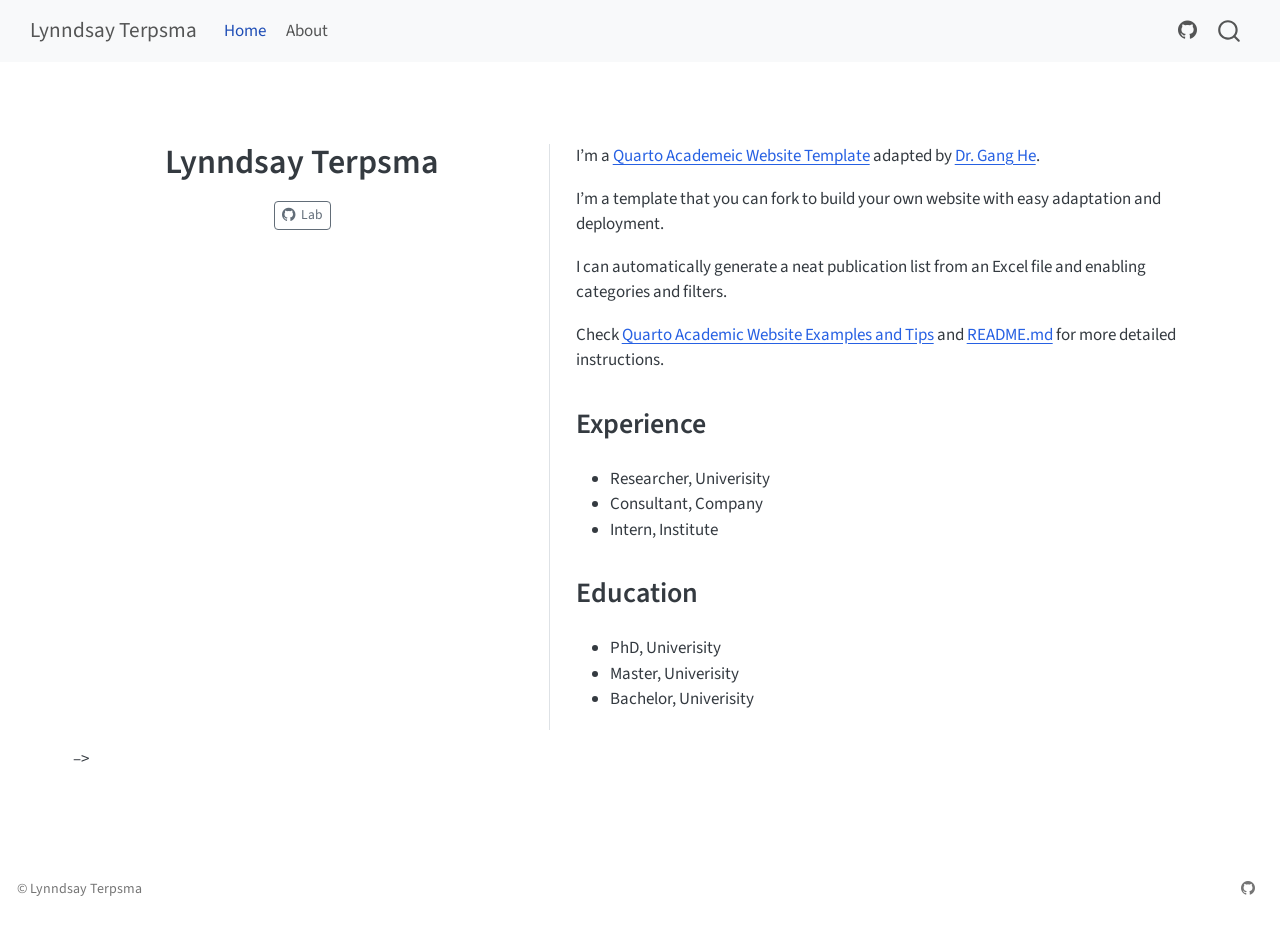
==== index.html @ 529c2101 "Built site for gh-pages" ====
<!DOCTYPE html>
<html xmlns="http://www.w3.org/1999/xhtml" lang="en" xml:lang="en"><head>

<meta charset="utf-8">
<meta name="generator" content="quarto-1.9.37">

<meta name="viewport" content="width=device-width, initial-scale=1.0, user-scalable=yes">


<title>Lynndsay Terpsma</title>
<style>
/* Default styles provided by pandoc.
** See https://pandoc.org/MANUAL.html#variables-for-html for config info.
*/
code{white-space: pre-wrap;}
span.smallcaps{font-variant: small-caps;}
div.columns{display: flex; gap: min(4vw, 1.5em);}
div.column{flex: auto; overflow-x: auto;}
div.hanging-indent{margin-left: 1.5em; text-indent: -1.5em;}
ul.task-list{list-style: none;}
ul.task-list li input[type="checkbox"] {
  width: 0.8em;
  margin: 0 0.8em 0.2em -1em; /* quarto-specific, see https://github.com/quarto-dev/quarto-cli/issues/4556 */ 
  vertical-align: middle;
}
</style>


<script src="site_libs/quarto-nav/quarto-nav.js"></script>
<script src="site_libs/quarto-nav/headroom.min.js"></script>
<script src="site_libs/clipboard/clipboard.min.js"></script>
<script src="site_libs/quarto-search/autocomplete.umd.js"></script>
<script src="site_libs/quarto-search/fuse.min.js"></script>
<script src="site_libs/quarto-search/quarto-search.js"></script>
<meta name="quarto:offset" content="./">
<script src="site_libs/quarto-html/quarto.js" type="module"></script>
<script src="site_libs/quarto-html/tabsets/tabsets.js" type="module"></script>
<script src="site_libs/quarto-html/popper.min.js"></script>
<script src="site_libs/quarto-html/tippy.umd.min.js"></script>
<link href="site_libs/quarto-html/tippy.css" rel="stylesheet">
<link href="site_libs/quarto-html/quarto-syntax-highlighting-7f8f88aac4f3542376d5c11b86a4c14d.css" rel="stylesheet" id="quarto-text-highlighting-styles">
<script src="site_libs/bootstrap/bootstrap.min.js"></script>
<link href="site_libs/bootstrap/bootstrap-icons.css" rel="stylesheet">
<link href="site_libs/bootstrap/bootstrap-4d357a9cdc29537b61ffb848cbf32561.min.css" rel="stylesheet" append-hash="true" id="quarto-bootstrap" data-mode="light">
<script id="quarto-search-options" type="application/json">{
  "location": "navbar",
  "copy-button": false,
  "collapse-after": 3,
  "panel-placement": "end",
  "type": "overlay",
  "limit": 50,
  "keyboard-shortcut": [
    "f",
    "/",
    "s"
  ],
  "show-item-context": false,
  "language": {
    "search-no-results-text": "No results",
    "search-matching-documents-text": "matching documents",
    "search-copy-link-title": "Copy link to search",
    "search-hide-matches-text": "Hide additional matches",
    "search-more-match-text": "more match in this document",
    "search-more-matches-text": "more matches in this document",
    "search-clear-button-title": "Clear",
    "search-text-placeholder": "",
    "search-detached-cancel-button-title": "Cancel",
    "search-submit-button-title": "Submit",
    "search-label": "Search"
  }
}</script>


<link rel="stylesheet" href="styles.css">
</head>

<body class="nav-fixed quarto-light">

<div id="quarto-search-results"></div>
  <header id="quarto-header" class="headroom fixed-top">
    <nav class="navbar navbar-expand-lg " data-bs-theme="dark">
      <div class="navbar-container container-fluid">
      <div class="navbar-brand-container mx-auto">
    <a class="navbar-brand" href="./index.html">
    <span class="navbar-title">Lynndsay Terpsma</span>
    </a>
  </div>
            <div id="quarto-search" class="" title="Search"></div>
          <button class="navbar-toggler" type="button" data-bs-toggle="collapse" data-bs-target="#navbarCollapse" aria-controls="navbarCollapse" role="menu" aria-expanded="false" aria-label="Toggle navigation" onclick="if (window.quartoToggleHeadroom) { window.quartoToggleHeadroom(); }">
  <span class="navbar-toggler-icon"></span>
</button>
          <div class="collapse navbar-collapse" id="navbarCollapse">
            <ul class="navbar-nav navbar-nav-scroll me-auto">
  <li class="nav-item">
    <a class="nav-link active" href="./index.html" aria-current="page"> 
<span class="menu-text">Home</span></a>
  </li>  
  <li class="nav-item">
    <a class="nav-link" href="./about.html"> 
<span class="menu-text">About</span></a>
  </li>  
</ul>
            <ul class="navbar-nav navbar-nav-scroll ms-auto">
  <li class="nav-item compact">
    <a class="nav-link" href="https://github.com/drganghe/quarto-academic-website-template" target="_blank"> <i class="bi bi-github" role="img">
</i> 
<span class="menu-text"></span></a>
  </li>  
</ul>
          </div> <!-- /navcollapse -->
            <div class="quarto-navbar-tools">
</div>
      </div> <!-- /container-fluid -->
    </nav>
</header>
<!-- content -->
<div id="quarto-content" class="quarto-container page-columns page-rows-contents page-layout-full page-navbar">
<!-- sidebar -->
<!-- margin-sidebar -->
    
<!-- main -->
<main class="content column-page" id="quarto-document-content">




<div class="quarto-about-trestles column-page">
  <div class="about-entity">
<header id="title-block-header" class="quarto-title-block default">
<div class="quarto-title">
<h1 class="title">Lynndsay Terpsma</h1>
</div>
<div class="quarto-title-meta column-page">
  </div>
</header>
    <div class="about-links">
  <a href="https://www.github.com" class="about-link" rel="" target="_blank">
    <i class="bi bi-github"></i>
     <span class="about-link-text">Lab</span>
  </a>
</div>
  </div>
  <div class="about-contents"><div id="hero-heading">
<p>I’m a <a href="https://github.com/drganghe/quarto-academic-website-template">Quarto Academeic Website Template</a> adapted by <a href="http://drganghe.github.io">Dr.&nbsp;Gang He</a>.</p>
<p>I’m a template that you can fork to build your own website with easy adaptation and deployment.</p>
<p>I can automatically generate a neat publication list from an Excel file and enabling categories and filters.</p>
<p>Check <a href="https://drganghe.github.io/quarto-academic-site-examples.html">Quarto Academic Website Examples and Tips</a> and <a href="https://github.com/drganghe/quarto-academic-website-template/blob/main/README.md">README.md</a> for more detailed instructions.</p>
<section id="experience" class="level2">
<h2 data-anchor-id="experience">Experience</h2>
<ul>
<li>Researcher, Univerisity</li>
<li>Consultant, Company</li>
<li>Intern, Institute</li>
</ul>
</section>
<section id="education" class="level2">
<h2 data-anchor-id="education">Education</h2>
<ul>
<li>PhD, Univerisity</li>
<li>Master, Univerisity</li>
<li>Bachelor, Univerisity</li>
</ul>
</section>
</div></div>
</div>

<!-- <!-- Delete the following section and delete corresponding lines in the yaml part to remove the recent posts -->
<p>–&gt; <!-- ## Recent Posts --> <!-- Check out the latest &nbsp;[Papers](posts.qmd#category=paper)&nbsp;, &nbsp;[News](posts.qmd#category=news)&nbsp;, &nbsp;[Events](posts.qmd#category=event)&nbsp;, and &nbsp;[More »](/posts.qmd) --></p>
<!-- :::{#recent-posts} -->
<!-- ::: -->
<!-- <p align="right">[All Posts »](/posts.qmd)</p> -->




</main> <!-- /main -->
<script id="quarto-html-after-body" type="application/javascript">
  window.document.addEventListener("DOMContentLoaded", function (event) {
    const isCodeAnnotation = (el) => {
      for (const clz of el.classList) {
        if (clz.startsWith('code-annotation-')) {                     
          return true;
        }
      }
      return false;
    }
    const onCopySuccess = function(e) {
      // button target
      const button = e.trigger;
      // don't keep focus
      button.blur();
      // flash "checked"
      button.classList.add('code-copy-button-checked');
      var currentTitle = button.getAttribute("title");
      button.setAttribute("title", "Copied!");
      let tooltip;
      if (window.bootstrap) {
        button.setAttribute("data-bs-toggle", "tooltip");
        button.setAttribute("data-bs-placement", "left");
        button.setAttribute("data-bs-title", "Copied!");
        tooltip = new bootstrap.Tooltip(button, 
          { trigger: "manual", 
            customClass: "code-copy-button-tooltip",
            offset: [0, -8]});
        tooltip.show();    
      }
      setTimeout(function() {
        if (tooltip) {
          tooltip.hide();
          button.removeAttribute("data-bs-title");
          button.removeAttribute("data-bs-toggle");
          button.removeAttribute("data-bs-placement");
        }
        button.setAttribute("title", currentTitle);
        button.classList.remove('code-copy-button-checked');
      }, 1000);
      // clear code selection
      e.clearSelection();
    }
    const getTextToCopy = function(trigger) {
      const outerScaffold = trigger.parentElement.cloneNode(true);
      const codeEl = outerScaffold.querySelector('code');
      for (const childEl of codeEl.children) {
        if (isCodeAnnotation(childEl)) {
          childEl.remove();
        }
      }
      return codeEl.innerText;
    }
    const clipboard = new window.ClipboardJS('.code-copy-button:not([data-in-quarto-modal])', {
      text: getTextToCopy
    });
    clipboard.on('success', onCopySuccess);
    if (window.document.getElementById('quarto-embedded-source-code-modal')) {
      const clipboardModal = new window.ClipboardJS('.code-copy-button[data-in-quarto-modal]', {
        text: getTextToCopy,
        container: window.document.getElementById('quarto-embedded-source-code-modal')
      });
      clipboardModal.on('success', onCopySuccess);
    }
      var localhostRegex = new RegExp(/^(?:http|https):\/\/localhost\:?[0-9]*\//);
      var mailtoRegex = new RegExp(/^mailto:/);
        var filterRegex = new RegExp("https:\/\/lynndsayt\.github\.io\/");
      var isInternal = (href) => {
          return filterRegex.test(href) || localhostRegex.test(href) || mailtoRegex.test(href);
      }
      // Inspect non-navigation links and adorn them if external
     var links = window.document.querySelectorAll('a[href]:not(.nav-link):not(.navbar-brand):not(.toc-action):not(.sidebar-link):not(.sidebar-item-toggle):not(.pagination-link):not(.no-external):not([aria-hidden]):not(.dropdown-item):not(.quarto-navigation-tool):not(.about-link)');
      for (var i=0; i<links.length; i++) {
        const link = links[i];
        if (!isInternal(link.href)) {
          // undo the damage that might have been done by quarto-nav.js in the case of
          // links that we want to consider external
          if (link.dataset.originalHref !== undefined) {
            link.href = link.dataset.originalHref;
          }
            // target, if specified
            link.setAttribute("target", "_blank");
            if (link.getAttribute("rel") === null) {
              link.setAttribute("rel", "noopener");
            }
        }
      }
    function tippyHover(el, contentFn, onTriggerFn, onUntriggerFn) {
      const config = {
        allowHTML: true,
        maxWidth: 500,
        delay: 100,
        arrow: false,
        appendTo: function(el) {
            return el.parentElement;
        },
        interactive: true,
        interactiveBorder: 10,
        theme: 'quarto',
        placement: 'bottom-start',
      };
      if (contentFn) {
        config.content = contentFn;
      }
      if (onTriggerFn) {
        config.onTrigger = onTriggerFn;
      }
      if (onUntriggerFn) {
        config.onUntrigger = onUntriggerFn;
      }
      window.tippy(el, config); 
    }
    const noterefs = window.document.querySelectorAll('a[role="doc-noteref"]');
    for (var i=0; i<noterefs.length; i++) {
      const ref = noterefs[i];
      tippyHover(ref, function() {
        // use id or data attribute instead here
        let href = ref.getAttribute('data-footnote-href') || ref.getAttribute('href');
        try { href = new URL(href).hash; } catch {}
        const id = href.replace(/^#\/?/, "");
        const note = window.document.getElementById(id);
        if (note) {
          return note.innerHTML;
        } else {
          return "";
        }
      });
    }
    const xrefs = window.document.querySelectorAll('a.quarto-xref');
    const processXRef = (id, note) => {
      // Strip column container classes
      const stripColumnClz = (el) => {
        el.classList.remove("page-full", "page-columns");
        if (el.children) {
          for (const child of el.children) {
            stripColumnClz(child);
          }
        }
      }
      stripColumnClz(note)
      if (id === null || id.startsWith('sec-')) {
        // Special case sections, only their first couple elements
        const container = document.createElement("div");
        if (note.children && note.children.length > 2) {
          container.appendChild(note.children[0].cloneNode(true));
          for (let i = 1; i < note.children.length; i++) {
            const child = note.children[i];
            if (child.tagName === "P" && child.innerText === "") {
              continue;
            } else {
              container.appendChild(child.cloneNode(true));
              break;
            }
          }
          if (window.Quarto?.typesetMath) {
            window.Quarto.typesetMath(container);
          }
          return container.innerHTML
        } else {
          if (window.Quarto?.typesetMath) {
            window.Quarto.typesetMath(note);
          }
          return note.innerHTML;
        }
      } else {
        // Remove any anchor links if they are present
        const anchorLink = note.querySelector('a.anchorjs-link');
        if (anchorLink) {
          anchorLink.remove();
        }
        if (window.Quarto?.typesetMath) {
          window.Quarto.typesetMath(note);
        }
        if (note.classList.contains("callout")) {
          return note.outerHTML;
        } else {
          return note.innerHTML;
        }
      }
    }
    for (var i=0; i<xrefs.length; i++) {
      const xref = xrefs[i];
      tippyHover(xref, undefined, function(instance) {
        instance.disable();
        let url = xref.getAttribute('href');
        let hash = undefined; 
        if (url.startsWith('#')) {
          hash = url;
        } else {
          try { hash = new URL(url).hash; } catch {}
        }
        if (hash) {
          const id = hash.replace(/^#\/?/, "");
          const note = window.document.getElementById(id);
          if (note !== null) {
            try {
              const html = processXRef(id, note.cloneNode(true));
              instance.setContent(html);
            } finally {
              instance.enable();
              instance.show();
            }
          } else {
            // See if we can fetch this
            fetch(url.split('#')[0])
            .then(res => res.text())
            .then(html => {
              const parser = new DOMParser();
              const htmlDoc = parser.parseFromString(html, "text/html");
              const note = htmlDoc.getElementById(id);
              if (note !== null) {
                const html = processXRef(id, note);
                instance.setContent(html);
              } 
            }).finally(() => {
              instance.enable();
              instance.show();
            });
          }
        } else {
          // See if we can fetch a full url (with no hash to target)
          // This is a special case and we should probably do some content thinning / targeting
          fetch(url)
          .then(res => res.text())
          .then(html => {
            const parser = new DOMParser();
            const htmlDoc = parser.parseFromString(html, "text/html");
            const note = htmlDoc.querySelector('main.content');
            if (note !== null) {
              // This should only happen for chapter cross references
              // (since there is no id in the URL)
              // remove the first header
              if (note.children.length > 0 && note.children[0].tagName === "HEADER") {
                note.children[0].remove();
              }
              const html = processXRef(null, note);
              instance.setContent(html);
            } 
          }).finally(() => {
            instance.enable();
            instance.show();
          });
        }
      }, function(instance) {
      });
    }
        let selectedAnnoteEl;
        const selectorForAnnotation = ( cell, annotation) => {
          let cellAttr = 'data-code-cell="' + cell + '"';
          let lineAttr = 'data-code-annotation="' +  annotation + '"';
          const selector = 'span[' + cellAttr + '][' + lineAttr + ']';
          return selector;
        }
        const selectCodeLines = (annoteEl) => {
          const doc = window.document;
          const targetCell = annoteEl.getAttribute("data-target-cell");
          const targetAnnotation = annoteEl.getAttribute("data-target-annotation");
          const annoteSpan = window.document.querySelector(selectorForAnnotation(targetCell, targetAnnotation));
          const lines = annoteSpan.getAttribute("data-code-lines").split(",");
          const lineIds = lines.map((line) => {
            return targetCell + "-" + line;
          })
          let top = null;
          let height = null;
          let parent = null;
          if (lineIds.length > 0) {
              //compute the position of the single el (top and bottom and make a div)
              const el = window.document.getElementById(lineIds[0]);
              top = el.offsetTop;
              height = el.offsetHeight;
              parent = el.parentElement.parentElement;
            if (lineIds.length > 1) {
              const lastEl = window.document.getElementById(lineIds[lineIds.length - 1]);
              const bottom = lastEl.offsetTop + lastEl.offsetHeight;
              height = bottom - top;
            }
            if (top !== null && height !== null && parent !== null) {
              // cook up a div (if necessary) and position it 
              let div = window.document.getElementById("code-annotation-line-highlight");
              if (div === null) {
                div = window.document.createElement("div");
                div.setAttribute("id", "code-annotation-line-highlight");
                div.style.position = 'absolute';
                parent.appendChild(div);
              }
              div.style.top = top - 2 + "px";
              div.style.height = height + 4 + "px";
              div.style.left = 0;
              let gutterDiv = window.document.getElementById("code-annotation-line-highlight-gutter");
              if (gutterDiv === null) {
                gutterDiv = window.document.createElement("div");
                gutterDiv.setAttribute("id", "code-annotation-line-highlight-gutter");
                gutterDiv.style.position = 'absolute';
                const codeCell = window.document.getElementById(targetCell);
                const gutter = codeCell.querySelector('.code-annotation-gutter');
                gutter.appendChild(gutterDiv);
              }
              gutterDiv.style.top = top - 2 + "px";
              gutterDiv.style.height = height + 4 + "px";
            }
            selectedAnnoteEl = annoteEl;
          }
        };
        const unselectCodeLines = () => {
          const elementsIds = ["code-annotation-line-highlight", "code-annotation-line-highlight-gutter"];
          elementsIds.forEach((elId) => {
            const div = window.document.getElementById(elId);
            if (div) {
              div.remove();
            }
          });
          selectedAnnoteEl = undefined;
        };
          // Handle positioning of the toggle
      window.addEventListener(
        "resize",
        throttle(() => {
          elRect = undefined;
          if (selectedAnnoteEl) {
            selectCodeLines(selectedAnnoteEl);
          }
        }, 10)
      );
      function throttle(fn, ms) {
      let throttle = false;
      let timer;
        return (...args) => {
          if(!throttle) { // first call gets through
              fn.apply(this, args);
              throttle = true;
          } else { // all the others get throttled
              if(timer) clearTimeout(timer); // cancel #2
              timer = setTimeout(() => {
                fn.apply(this, args);
                timer = throttle = false;
              }, ms);
          }
        };
      }
        // Attach click handler to the DT
        const annoteDls = window.document.querySelectorAll('dt[data-target-cell]');
        for (const annoteDlNode of annoteDls) {
          annoteDlNode.addEventListener('click', (event) => {
            const clickedEl = event.target;
            if (clickedEl !== selectedAnnoteEl) {
              unselectCodeLines();
              const activeEl = window.document.querySelector('dt[data-target-cell].code-annotation-active');
              if (activeEl) {
                activeEl.classList.remove('code-annotation-active');
              }
              selectCodeLines(clickedEl);
              clickedEl.classList.add('code-annotation-active');
            } else {
              // Unselect the line
              unselectCodeLines();
              clickedEl.classList.remove('code-annotation-active');
            }
          });
        }
    const findCites = (el) => {
      const parentEl = el.parentElement;
      if (parentEl) {
        const cites = parentEl.dataset.cites;
        if (cites) {
          return {
            el,
            cites: cites.split(' ')
          };
        } else {
          return findCites(el.parentElement)
        }
      } else {
        return undefined;
      }
    };
    var bibliorefs = window.document.querySelectorAll('a[role="doc-biblioref"]');
    for (var i=0; i<bibliorefs.length; i++) {
      const ref = bibliorefs[i];
      const citeInfo = findCites(ref);
      if (citeInfo) {
        tippyHover(citeInfo.el, function() {
          var popup = window.document.createElement('div');
          citeInfo.cites.forEach(function(cite) {
            var citeDiv = window.document.createElement('div');
            citeDiv.classList.add('hanging-indent');
            citeDiv.classList.add('csl-entry');
            var biblioDiv = window.document.getElementById('ref-' + cite);
            if (biblioDiv) {
              citeDiv.innerHTML = biblioDiv.innerHTML;
            }
            popup.appendChild(citeDiv);
          });
          return popup.innerHTML;
        });
      }
    }
  });
  </script>
</div> <!-- /content -->
<footer class="footer">
  <div class="nav-footer">
    <div class="nav-footer-left">
<p>© Lynndsay Terpsma</p>
</div>   
    <div class="nav-footer-center">
      &nbsp;
    </div>
    <div class="nav-footer-right">
      <ul class="footer-items list-unstyled">
    <li class="nav-item compact">
    <a class="nav-link" href="https://github.com/lynndsayt">
      <i class="bi bi-github" role="img">
</i> 
    </a>
  </li>  
</ul>
    </div>
  </div>
</footer>




</body></html>
---- site_libs/quarto-html/tippy.css ----
.tippy-box[data-animation=fade][data-state=hidden]{opacity:0}[data-tippy-root]{max-width:calc(100vw - 10px)}.tippy-box{position:relative;background-color:#333;color:#fff;border-radius:4px;font-size:14px;line-height:1.4;white-space:normal;outline:0;transition-property:transform,visibility,opacity}.tippy-box[data-placement^=top]>.tippy-arrow{bottom:0}.tippy-box[data-placement^=top]>.tippy-arrow:before{bottom:-7px;left:0;border-width:8px 8px 0;border-top-color:initial;transform-origin:center top}.tippy-box[data-placement^=bottom]>.tippy-arrow{top:0}.tippy-box[data-placement^=bottom]>.tippy-arrow:before{top:-7px;left:0;border-width:0 8px 8px;border-bottom-color:initial;transform-origin:center bottom}.tippy-box[data-placement^=left]>.tippy-arrow{right:0}.tippy-box[data-placement^=left]>.tippy-arrow:before{border-width:8px 0 8px 8px;border-left-color:initial;right:-7px;transform-origin:center left}.tippy-box[data-placement^=right]>.tippy-arrow{left:0}.tippy-box[data-placement^=right]>.tippy-arrow:before{left:-7px;border-width:8px 8px 8px 0;border-right-color:initial;transform-origin:center right}.tippy-box[data-inertia][data-state=visible]{transition-timing-function:cubic-bezier(.54,1.5,.38,1.11)}.tippy-arrow{width:16px;height:16px;color:#333}.tippy-arrow:before{content:"";position:absolute;border-color:transparent;border-style:solid}.tippy-content{position:relative;padding:5px 9px;z-index:1}
---- site_libs/quarto-html/quarto-syntax-highlighting-7f8f88aac4f3542376d5c11b86a4c14d.css ----
/* quarto syntax highlight colors */
:root {
  --quarto-hl-ot-color: #003B4F;
  --quarto-hl-at-color: #657422;
  --quarto-hl-ss-color: #20794D;
  --quarto-hl-an-color: #5E5E5E;
  --quarto-hl-fu-color: #4758AB;
  --quarto-hl-st-color: #20794D;
  --quarto-hl-cf-color: #003B4F;
  --quarto-hl-op-color: #5E5E5E;
  --quarto-hl-er-color: #AD0000;
  --quarto-hl-bn-color: #AD0000;
  --quarto-hl-al-color: #AD0000;
  --quarto-hl-va-color: #111111;
  --quarto-hl-bu-color: inherit;
  --quarto-hl-ex-color: inherit;
  --quarto-hl-pp-color: #AD0000;
  --quarto-hl-in-color: #5E5E5E;
  --quarto-hl-vs-color: #20794D;
  --quarto-hl-wa-color: #5E5E5E;
  --quarto-hl-do-color: #5E5E5E;
  --quarto-hl-im-color: #00769E;
  --quarto-hl-ch-color: #20794D;
  --quarto-hl-dt-color: #AD0000;
  --quarto-hl-fl-color: #AD0000;
  --quarto-hl-co-color: #5E5E5E;
  --quarto-hl-cv-color: #5E5E5E;
  --quarto-hl-cn-color: #8f5902;
  --quarto-hl-sc-color: #5E5E5E;
  --quarto-hl-dv-color: #AD0000;
  --quarto-hl-kw-color: #003B4F;
}

/* other quarto variables */
:root {
  --quarto-font-monospace: SFMono-Regular, Menlo, Monaco, Consolas, "Liberation Mono", "Courier New", monospace;
}

/* syntax highlight based on Pandoc's rules */
pre > code.sourceCode > span {
  color: #003B4F;
}

code.sourceCode > span {
  color: #003B4F;
}

div.sourceCode,
div.sourceCode pre.sourceCode {
  color: #003B4F;
}

/* Normal */
code span {
  color: #003B4F;
}

/* Alert */
code span.al {
  color: #AD0000;
  font-style: inherit;
}

/* Annotation */
code span.an {
  color: #5E5E5E;
  font-style: inherit;
}

/* Attribute */
code span.at {
  color: #657422;
  font-style: inherit;
}

/* BaseN */
code span.bn {
  color: #AD0000;
  font-style: inherit;
}

/* BuiltIn */
code span.bu {
  font-style: inherit;
}

/* ControlFlow */
code span.cf {
  color: #003B4F;
  font-weight: bold;
  font-style: inherit;
}

/* Char */
code span.ch {
  color: #20794D;
  font-style: inherit;
}

/* Constant */
code span.cn {
  color: #8f5902;
  font-style: inherit;
}

/* Comment */
code span.co {
  color: #5E5E5E;
  font-style: inherit;
}

/* CommentVar */
code span.cv {
  color: #5E5E5E;
  font-style: italic;
}

/* Documentation */
code span.do {
  color: #5E5E5E;
  font-style: italic;
}

/* DataType */
code span.dt {
  color: #AD0000;
  font-style: inherit;
}

/* DecVal */
code span.dv {
  color: #AD0000;
  font-style: inherit;
}

/* Error */
code span.er {
  color: #AD0000;
  font-style: inherit;
}

/* Extension */
code span.ex {
  font-style: inherit;
}

/* Float */
code span.fl {
  color: #AD0000;
  font-style: inherit;
}

/* Function */
code span.fu {
  color: #4758AB;
  font-style: inherit;
}

/* Import */
code span.im {
  color: #00769E;
  font-style: inherit;
}

/* Information */
code span.in {
  color: #5E5E5E;
  font-style: inherit;
}

/* Keyword */
code span.kw {
  color: #003B4F;
  font-weight: bold;
  font-style: inherit;
}

/* Operator */
code span.op {
  color: #5E5E5E;
  font-style: inherit;
}

/* Other */
code span.ot {
  color: #003B4F;
  font-style: inherit;
}

/* Preprocessor */
code span.pp {
  color: #AD0000;
  font-style: inherit;
}

/* SpecialChar */
code span.sc {
  color: #5E5E5E;
  font-style: inherit;
}

/* SpecialString */
code span.ss {
  color: #20794D;
  font-style: inherit;
}

/* String */
code span.st {
  color: #20794D;
  font-style: inherit;
}

/* Variable */
code span.va {
  color: #111111;
  font-style: inherit;
}

/* VerbatimString */
code span.vs {
  color: #20794D;
  font-style: inherit;
}

/* Warning */
code span.wa {
  color: #5E5E5E;
  font-style: italic;
}

.prevent-inlining {
  content: "</";
}

/*# sourceMappingURL=789ad8cd35626ba772517505b42a116e.css.map */
---- styles.css ----
/* css styles */
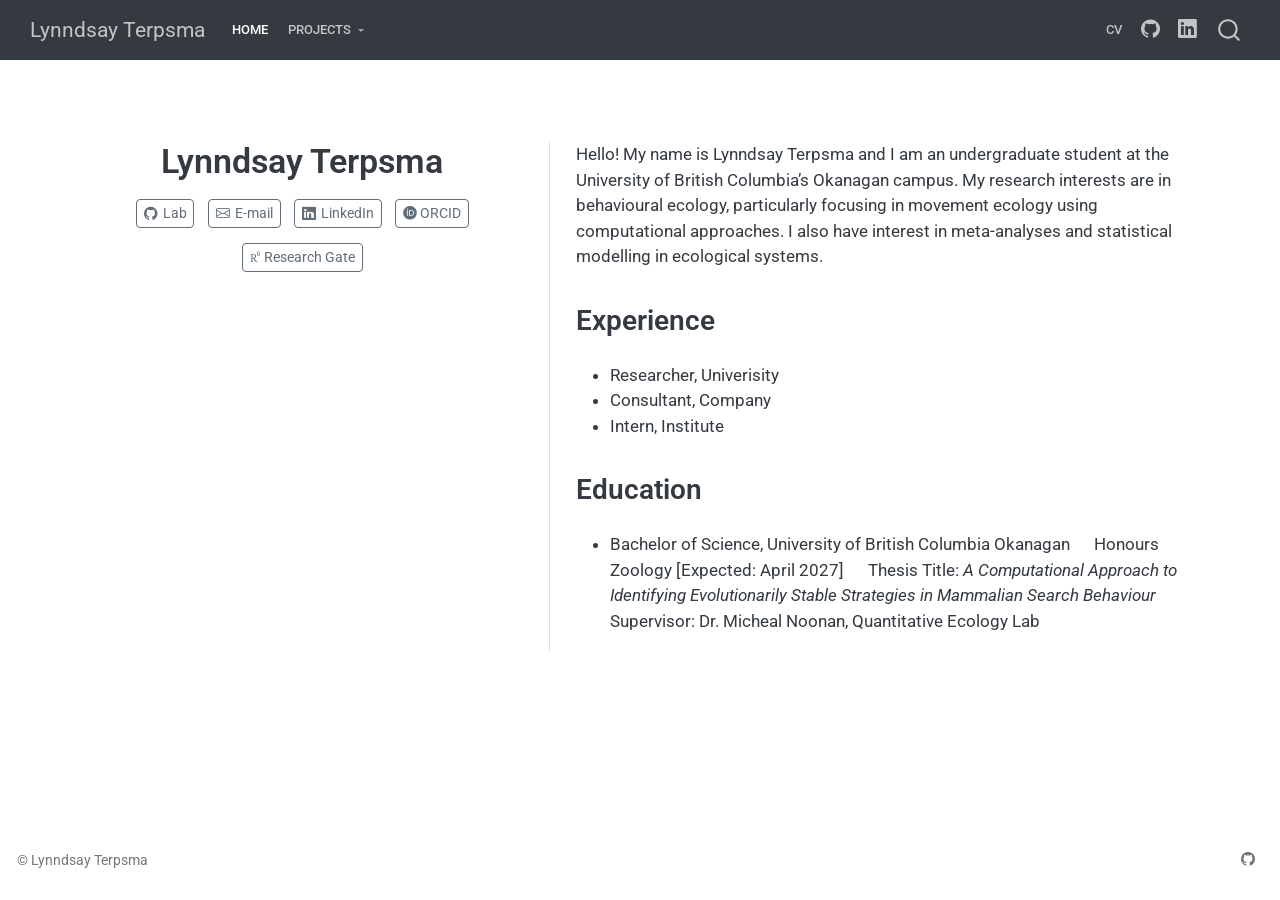
==== commit 9b6469b8: "Built site for gh-pages" ====
--- a/index.html
+++ b/index.html
@@ -6,6 +6,8 @@
 
 <meta name="viewport" content="width=device-width, initial-scale=1.0, user-scalable=yes">
 
+<meta name="author" content="Lynndsay Terpsma">
+<meta name="description" content="Academic website for Lynndsay Terpsma">
 
 <title>Lynndsay Terpsma</title>
 <style>
@@ -41,7 +43,9 @@
 <link href="site_libs/quarto-html/quarto-syntax-highlighting-7f8f88aac4f3542376d5c11b86a4c14d.css" rel="stylesheet" id="quarto-text-highlighting-styles">
 <script src="site_libs/bootstrap/bootstrap.min.js"></script>
 <link href="site_libs/bootstrap/bootstrap-icons.css" rel="stylesheet">
-<link href="site_libs/bootstrap/bootstrap-4d357a9cdc29537b61ffb848cbf32561.min.css" rel="stylesheet" append-hash="true" id="quarto-bootstrap" data-mode="light">
+<link href="site_libs/bootstrap/bootstrap-e19770ef48bbfd2d8085e9527e77bb65.min.css" rel="stylesheet" append-hash="true" id="quarto-bootstrap" data-mode="light">
+<link href="site_libs/quarto-contrib/academicons-1.9.4/all.css" rel="stylesheet">
+<link href="site_libs/quarto-contrib/academicons-1.9.4/size.css" rel="stylesheet">
 <script id="quarto-search-options" type="application/json">{
   "location": "navbar",
   "copy-button": false,
@@ -95,14 +99,30 @@
     <a class="nav-link active" href="./index.html" aria-current="page"> 
 <span class="menu-text">Home</span></a>
   </li>  
-  <li class="nav-item">
-    <a class="nav-link" href="./about.html"> 
-<span class="menu-text">About</span></a>
+  <li class="nav-item dropdown ">
+    <a class="nav-link dropdown-toggle" href="#" id="nav-menu-projects" role="link" data-bs-toggle="dropdown" aria-expanded="false">
+ <span class="menu-text">Projects</span>
+    </a>
+    <ul class="dropdown-menu" aria-labelledby="nav-menu-projects">    
+        <li>
+    <a class="dropdown-item" href="https://lynndsayt.ca/fiddlilng-with-data">
+ <span class="dropdown-text">Fiddling with Data</span></a>
   </li>  
+    </ul>
+  </li>
 </ul>
             <ul class="navbar-nav navbar-nav-scroll ms-auto">
+  <li class="nav-item">
+    <a class="nav-link" href="./files/CV.pdf"> 
+<span class="menu-text">CV</span></a>
+  </li>  
   <li class="nav-item compact">
-    <a class="nav-link" href="https://github.com/drganghe/quarto-academic-website-template" target="_blank"> <i class="bi bi-github" role="img">
+    <a class="nav-link" href="https://github.com/lynndsayt" target="_blank"> <i class="bi bi-github" role="img">
+</i> 
+<span class="menu-text"></span></a>
+  </li>  
+  <li class="nav-item compact">
+    <a class="nav-link" href="https://www.linkedin.com/in/lynndsay-terpsma/" target="_blank"> <i class="bi bi-linkedin" role="img">
 </i> 
 <span class="menu-text"></span></a>
   </li>  
@@ -138,13 +158,24 @@
     <i class="bi bi-github"></i>
      <span class="about-link-text">Lab</span>
   </a>
+  <a href="mailto:lterpsma@student.ubc.ca" class="about-link" rel="" target="">
+    <i class="bi bi-envelope"></i>
+     <span class="about-link-text">E-mail</span>
+  </a>
+  <a href="https://www.linkedin.com/in/lynndsay-terpsma/" class="about-link" rel="" target="_blank">
+    <i class="bi bi-linkedin"></i>
+     <span class="about-link-text">LinkedIn</span>
+  </a>
+  <a href="https://orcid.org/0009-0008-8837-7713" class="about-link" rel="" target="_blank">
+     <span class="about-link-text"><i class="ai  ai-orcid" aria-label="orcid"></i> ORCID</span>
+  </a>
+  <a href="https://www.researchgate.net/profile/Lynndsay-Terpsma?ev=hdr_xprf" class="about-link" rel="" target="_blank">
+     <span class="about-link-text"><i class="ai  ai-researchgate" aria-label="researchgate"></i> Research Gate</span>
+  </a>
 </div>
   </div>
   <div class="about-contents"><div id="hero-heading">
-<p>I’m a <a href="https://github.com/drganghe/quarto-academic-website-template">Quarto Academeic Website Template</a> adapted by <a href="http://drganghe.github.io">Dr.&nbsp;Gang He</a>.</p>
-<p>I’m a template that you can fork to build your own website with easy adaptation and deployment.</p>
-<p>I can automatically generate a neat publication list from an Excel file and enabling categories and filters.</p>
-<p>Check <a href="https://drganghe.github.io/quarto-academic-site-examples.html">Quarto Academic Website Examples and Tips</a> and <a href="https://github.com/drganghe/quarto-academic-website-template/blob/main/README.md">README.md</a> for more detailed instructions.</p>
+<p>Hello! My name is Lynndsay Terpsma and I am an undergraduate student at the University of British Columbia’s Okanagan campus. My research interests are in behavioural ecology, particularly focusing in movement ecology using computational approaches. I also have interest in meta-analyses and statistical modelling in ecological systems.</p>
 <section id="experience" class="level2">
 <h2 data-anchor-id="experience">Experience</h2>
 <ul>
@@ -156,19 +187,12 @@
 <section id="education" class="level2">
 <h2 data-anchor-id="education">Education</h2>
 <ul>
-<li>PhD, Univerisity</li>
-<li>Master, Univerisity</li>
-<li>Bachelor, Univerisity</li>
+<li>Bachelor of Science, University of British Columbia Okanagan &nbsp;&nbsp;&nbsp;&nbsp; Honours Zoology [Expected: April 2027] &nbsp;&nbsp;&nbsp;&nbsp; Thesis Title: <em>A Computational Approach to Identifying Evolutionarily Stable Strategies in Mammalian Search Behaviour</em> &nbsp;&nbsp;&nbsp;&nbsp; Supervisor: Dr.&nbsp;Micheal Noonan, Quantitative Ecology Lab</li>
 </ul>
 </section>
 </div></div>
 </div>
 
-<!-- <!-- Delete the following section and delete corresponding lines in the yaml part to remove the recent posts -->
-<p>–&gt; <!-- ## Recent Posts --> <!-- Check out the latest &nbsp;[Papers](posts.qmd#category=paper)&nbsp;, &nbsp;[News](posts.qmd#category=news)&nbsp;, &nbsp;[Events](posts.qmd#category=event)&nbsp;, and &nbsp;[More »](/posts.qmd) --></p>
-<!-- :::{#recent-posts} -->
-<!-- ::: -->
-<!-- <p align="right">[All Posts »](/posts.qmd)</p> -->
 
 
 
@@ -240,7 +264,7 @@
     }
       var localhostRegex = new RegExp(/^(?:http|https):\/\/localhost\:?[0-9]*\//);
       var mailtoRegex = new RegExp(/^mailto:/);
-        var filterRegex = new RegExp("https:\/\/lynndsayt\.github\.io\/");
+        var filterRegex = new RegExp("https:\/\/lynndsayt\.ca");
       var isInternal = (href) => {
           return filterRegex.test(href) || localhostRegex.test(href) || mailtoRegex.test(href);
       }
--- a/site_libs/quarto-contrib/academicons-1.9.4/all.css
+++ b/site_libs/quarto-contrib/academicons-1.9.4/all.css
@@ -0,0 +1,738 @@
+/*
+ *  Academicons 1.9.4 by James Walsh (https://github.com/jpswalsh) and Katja Bercic (https://github.com/katjabercic)
+ *  Fonts generated using FontForge - https://fontforge.org
+ *  Square icons designed to be used alongside Font Awesome square icons - https://fortawesome.github.io/Font-Awesome/
+ *  Licenses - Font: SIL OFL 1.1, CSS: MIT License
+ */
+@font-face {
+  font-family: 'Academicons';
+  font-style: normal;
+  font-weight: 400;
+  font-display: block;
+  src: url('1e21o67/academicons.eot');
+  src: url('1e21o67/academicons.eot') format('embedded-opentype'),
+    url('1e21o67/academicons.ttf') format('truetype'),
+    url('1e21o67/academicons.woff') format('woff'),
+    url('1e21o67/academicons.svg') format('svg');
+}
+
+.ai {
+  font-family: 'Academicons';
+  font-weight: 400;
+  -moz-osx-font-smoothing: grayscale;
+  -webkit-font-smoothing: antialiased;
+  display: inline-block;
+  font-style: normal;
+  font-variant: normal;
+  text-rendering: auto;
+  line-height: 1;
+}
+
+.ai-academia:before {
+  content: "\e9af";
+}
+
+.ai-academia-square:before {
+  content: "\e93d";
+}
+
+.ai-acclaim:before {
+  content: "\e92e";
+}
+
+.ai-acclaim-square:before {
+  content: "\e93a";
+}
+
+.ai-acm:before {
+  content: "\e93c";
+}
+
+.ai-acm-square:before {
+  content: "\e95d";
+}
+
+.ai-acmdl:before {
+  content: "\e96a";
+}
+
+.ai-acmdl-square:before {
+  content: "\e9d3";
+}
+
+.ai-ads:before {
+  content: "\e9cb";
+}
+
+.ai-ads-square:before {
+  content: "\e94a";
+}
+
+.ai-africarxiv:before {
+  content: "\e91b";
+}
+
+.ai-africarxiv-square:before {
+  content: "\e90b";
+}
+
+.ai-archive:before {
+  content: "\e955";
+}
+
+.ai-archive-square:before {
+  content: "\e956";
+}
+
+.ai-arxiv:before {
+  content: "\e974";
+}
+
+.ai-arxiv-square:before {
+  content: "\e9a6";
+}
+
+.ai-biorxiv:before {
+  content: "\e9a2";
+}
+
+.ai-biorxiv-square:before {
+  content: "\e98b";
+}
+
+.ai-ceur:before {
+  content: "\e96d";
+}
+
+.ai-ceur-square:before {
+  content: "\e92f";
+}
+
+.ai-ciencia-vitae:before {
+  content: "\e912";
+}
+
+.ai-ciencia-vitae-square:before {
+  content: "\e913";
+}
+
+.ai-clarivate:before {
+  content: "\e924";
+}
+
+.ai-clarivate-square:before {
+  content: "\e925";
+}
+
+.ai-closed-access:before {
+  content: "\e942";
+}
+
+.ai-closed-access-square:before {
+  content: "\e943";
+}
+
+.ai-conversation:before {
+  content: "\e94c";
+}
+
+.ai-conversation-square:before {
+  content: "\e915";
+}
+
+.ai-coursera:before {
+  content: "\e95f";
+}
+
+.ai-coursera-square:before {
+  content: "\e97f";
+}
+
+.ai-crossref:before {
+  content: "\e918";
+}
+
+.ai-crossref-square:before {
+  content: "\e919";
+}
+
+.ai-cv:before {
+  content: "\e9a5";
+}
+
+.ai-cv-square:before {
+  content: "\e90a";
+}
+
+.ai-datacite:before {
+  content: "\e91c";
+}
+
+.ai-datacite-square:before {
+  content: "\e91d";
+}
+
+.ai-dataverse:before {
+  content: "\e9f7";
+}
+
+.ai-dataverse-square:before {
+  content: "\e9e4";
+}
+
+.ai-dblp:before {
+  content: "\e94f";
+}
+
+.ai-dblp-square:before {
+  content: "\e93f";
+}
+
+.ai-depsy:before {
+  content: "\e97a";
+}
+
+.ai-depsy-square:before {
+  content: "\e94b";
+}
+
+.ai-doi:before {
+  content: "\e97e";
+}
+
+.ai-doi-square:before {
+  content: "\e98f";
+}
+
+.ai-dryad:before {
+  content: "\e97c";
+}
+
+.ai-dryad-square:before {
+  content: "\e98c";
+}
+
+.ai-elsevier:before {
+  content: "\e961";
+}
+
+.ai-elsevier-square:before {
+  content: "\e910";
+}
+
+.ai-figshare:before {
+  content: "\e981";
+}
+
+.ai-figshare-square:before {
+  content: "\e9e7";
+}
+
+.ai-google-scholar:before {
+  content: "\e9d4";
+}
+
+.ai-google-scholar-square:before {
+  content: "\e9f9";
+}
+
+.ai-hal:before {
+  content: "\e92c";
+}
+
+.ai-hal-square:before {
+  content: "\e92d";
+}
+
+.ai-hypothesis:before {
+  content: "\e95a";
+}
+
+.ai-hypothesis-square:before {
+  content: "\e95b";
+}
+
+.ai-ideas-repec:before {
+  content: "\e9ed";
+}
+
+.ai-ideas-repec-square:before {
+  content: "\e9f8";
+}
+
+.ai-ieee:before {
+  content: "\e929";
+}
+
+.ai-ieee-square:before {
+  content: "\e9b9";
+}
+
+.ai-impactstory:before {
+  content: "\e9cf";
+}
+
+.ai-impactstory-square:before {
+  content: "\e9aa";
+}
+
+.ai-inaturalist:before {
+  content: "\e900";
+}
+
+.ai-inaturalist-square:before {
+  content: "\e901";
+}
+
+.ai-inpn:before {
+  content: "\e902";
+}
+
+.ai-inpn-square:before {
+  content: "\e903";
+}
+
+.ai-inspire:before {
+  content: "\e9e9";
+}
+
+.ai-inspire-square:before {
+  content: "\e9fe";
+}
+
+.ai-isidore:before {
+  content: "\e936";
+}
+
+.ai-isidore-square:before {
+  content: "\e954";
+}
+
+.ai-isni:before {
+  content: "\e957";
+}
+
+.ai-isni-square:before {
+  content: "\e958";
+}
+
+.ai-jstor:before {
+  content: "\e938";
+}
+
+.ai-jstor-square:before {
+  content: "\e944";
+}
+
+.ai-lattes:before {
+  content: "\e9b3";
+}
+
+.ai-lattes-square:before {
+  content: "\e99c";
+}
+
+.ai-mathoverflow:before {
+  content: "\e9f6";
+}
+
+.ai-mathoverflow-square:before {
+  content: "\e97b";
+}
+
+.ai-mendeley:before {
+  content: "\e9f0";
+}
+
+.ai-mendeley-square:before {
+  content: "\e9f3";
+}
+
+.ai-moodle:before {
+  content: "\e907";
+}
+
+.ai-moodle-square:before {
+  content: "\e908";
+}
+
+.ai-mtmt:before {
+  content: "\e950";
+}
+
+.ai-mtmt-square:before {
+  content: "\e951";
+}
+
+.ai-nakala:before {
+  content: "\e940";
+}
+
+.ai-nakala-square:before {
+  content: "\e941";
+}
+
+.ai-obp:before {
+  content: "\e92a";
+}
+
+.ai-obp-square:before {
+  content: "\e92b";
+}
+
+.ai-open-access:before {
+  content: "\e939";
+}
+
+.ai-open-access-square:before {
+  content: "\e9f4";
+}
+
+.ai-open-data:before {
+  content: "\e966";
+}
+
+.ai-open-data-square:before {
+  content: "\e967";
+}
+
+.ai-open-materials:before {
+  content: "\e968";
+}
+
+.ai-open-materials-square:before {
+  content: "\e969";
+}
+
+.ai-openedition:before {
+  content: "\e946";
+}
+
+.ai-openedition-square:before {
+  content: "\e947";
+}
+
+.ai-orcid:before {
+  content: "\e9d9";
+}
+
+.ai-orcid-square:before {
+  content: "\e9c3";
+}
+
+.ai-osf:before {
+  content: "\e9ef";
+}
+
+.ai-osf-square:before {
+  content: "\e931";
+}
+
+.ai-overleaf:before {
+  content: "\e914";
+}
+
+.ai-overleaf-square:before {
+  content: "\e98d";
+}
+
+.ai-philpapers:before {
+  content: "\e98a";
+}
+
+.ai-philpapers-square:before {
+  content: "\e96f";
+}
+
+.ai-piazza:before {
+  content: "\e99a";
+}
+
+.ai-piazza-square:before {
+  content: "\e90c";
+}
+
+.ai-preregistered:before {
+  content: "\e906";
+}
+
+.ai-preregistered-square:before {
+  content: "\e96b";
+}
+
+.ai-protocols:before {
+  content: "\e952";
+}
+
+.ai-protocols-square:before {
+  content: "\e953";
+}
+
+.ai-psyarxiv:before {
+  content: "\e90e";
+}
+
+.ai-psyarxiv-square:before {
+  content: "\e90f";
+}
+
+.ai-publons:before {
+  content: "\e937";
+}
+
+.ai-publons-square:before {
+  content: "\e94e";
+}
+
+.ai-pubmed:before {
+  content: "\e99f";
+}
+
+.ai-pubmed-square:before {
+  content: "\e97d";
+}
+
+.ai-pubpeer:before {
+  content: "\e922";
+}
+
+.ai-pubpeer-square:before {
+  content: "\e923";
+}
+
+.ai-researcherid:before {
+  content: "\e91a";
+}
+
+.ai-researcherid-square:before {
+  content: "\e95c";
+}
+
+.ai-researchgate:before {
+  content: "\e95e";
+}
+
+.ai-researchgate-square:before {
+  content: "\e99e";
+}
+
+.ai-ror:before {
+  content: "\e948";
+}
+
+.ai-ror-square:before {
+  content: "\e949";
+}
+
+.ai-sci-hub:before {
+  content: "\e959";
+}
+
+.ai-sci-hub-square:before {
+  content: "\e905";
+}
+
+.ai-scirate:before {
+  content: "\e98e";
+}
+
+.ai-scirate-square:before {
+  content: "\e99d";
+}
+
+.ai-scopus:before {
+  content: "\e91e";
+}
+
+.ai-scopus-square:before {
+  content: "\e91f";
+}
+
+.ai-semantic-scholar:before {
+  content: "\e96e";
+}
+
+.ai-semantic-scholar-square:before {
+  content: "\e96c";
+}
+
+.ai-springer:before {
+  content: "\e928";
+}
+
+.ai-springer-square:before {
+  content: "\e99b";
+}
+
+.ai-ssrn:before {
+  content: "\e916";
+}
+
+.ai-ssrn-square:before {
+  content: "\e917";
+}
+
+.ai-stackoverflow:before {
+  content: "\e920";
+}
+
+.ai-stackoverflow-square:before {
+  content: "\e921";
+}
+
+.ai-viaf:before {
+  content: "\e933";
+}
+
+.ai-viaf-square:before {
+  content: "\e934";
+}
+
+.ai-wiley:before {
+  content: "\e926";
+}
+
+.ai-wiley-square:before {
+  content: "\e927";
+}
+
+.ai-zenodo:before {
+  content: "\e911";
+}
+
+.ai-zotero:before {
+  content: "\e962";
+}
+
+.ai-zotero-square:before {
+  content: "\e932";
+}
+
+/*  Duplication of the FontAwesome style classes using 'ai' in place of 'fa'. */
+.ai-lg {
+  font-size: 1.33333em;
+  line-height: 0.75em;
+  vertical-align: -.0667em;
+}
+
+.ai-xs {
+  font-size: .75em;
+}
+
+.ai-sm {
+  font-size: .875em;
+}
+
+.ai-1x {
+  font-size: 1em;
+}
+
+.ai-2x {
+  font-size: 2em;
+}
+
+.ai-3x {
+  font-size: 3em;
+}
+
+.ai-4x {
+  font-size: 4em;
+}
+
+.ai-5x {
+  font-size: 5em;
+}
+
+.ai-6x {
+  font-size: 6em;
+}
+
+.ai-7x {
+  font-size: 7em;
+}
+
+.ai-8x {
+  font-size: 8em;
+}
+
+.ai-9x {
+  font-size: 9em;
+}
+
+.ai-10x {
+  font-size: 10em;
+}
+
+.ai-fw {
+  text-align: center;
+  width: 1.25em;
+}
+
+.ai-ul {
+  list-style-type: none;
+  margin-left: 2.5em;
+  padding-left: 0;
+}
+
+.ai-ul>li {
+  position: relative;
+}
+
+.ai-li {
+  left: -2em;
+  position: absolute;
+  text-align: center;
+  width: 2em;
+  line-height: inherit;
+}
+
+.ai-border {
+  border: solid 0.08em #eee;
+  border-radius: .1em;
+  padding: .2em .25em .15em;
+}
+
+.ai-pull-left {
+  float: left;
+}
+
+.ai-pull-right {
+  float: right;
+}
+
+.ai.ai-pull-left {
+  margin-right: .3em;
+}
+
+.ai.ai-pull-right {
+  margin-right: .3em;
+}
+
+.ai-stack {
+  display: inline-block;
+  height: 2em;
+  line-height: 2em;
+  position: relative;
+  vertical-align: middle;
+  width: 2.5em;
+}
+
+.ai-stack-1x,
+.ai-stack-2x {
+  left: 0;
+  position: absolute;
+  text-align: center;
+  width: 100%;
+}
+
+.ai-stack-1x {
+  line-height: inherit;
+}
+
+.ai-stack-2x {
+  font-size: 2em;
+}
+
+.ai-inverse {
+  color: #fff;
+}
--- a/site_libs/quarto-contrib/academicons-1.9.4/size.css
+++ b/site_libs/quarto-contrib/academicons-1.9.4/size.css
@@ -0,0 +1,115 @@
+.ai-tiny {
+  font-size: 0.5em;
+}
+
+.ai-scriptsize {
+  font-size: 0.7em;
+}
+
+.ai-footnotesize {
+  font-size: 0.8em;
+}
+
+.ai-small {
+  font-size: 0.9em;
+}
+
+.ai-normalsize {
+  font-size: 1em;
+}
+
+.ai-large {
+  font-size: 1.2em;
+}
+
+.ai-Large {
+  font-size: 1.5em;
+}
+
+.ai-LARGE {
+  font-size: 1.75em;
+}
+
+.ai-huge {
+  font-size: 2em;
+}
+
+.ai-Huge {
+  font-size: 2.5em;
+}
+
+.ai-1x {
+  font-size: 1em;
+}
+
+.ai-2x {
+  font-size: 2em;
+}
+
+.ai-3x {
+  font-size: 3em;
+}
+
+.ai-4x {
+  font-size: 4em;
+}
+
+.ai-5x {
+  font-size: 5em;
+}
+
+.ai-6x {
+  font-size: 6em;
+}
+
+.ai-7x {
+  font-size: 7em;
+}
+
+.ai-8x {
+  font-size: 8em;
+}
+
+.ai-9x {
+  font-size: 9em;
+}
+
+.ai-10x {
+  font-size: 10em;
+}
+
+.ai-2xs {
+  font-size: 0.625em;
+  line-height: 0.1em;
+  vertical-align: 0.225em;
+}
+
+.ai-xs {
+  font-size: 0.75em;
+  line-height: 0.08333em;
+  vertical-align: 0.125em;
+}
+
+.ai-sm {
+  font-size: 0.875em;
+  line-height: 0.07143em;
+  vertical-align: 0.05357em;
+}
+
+.ai-lg {
+  font-size: 1.25em;
+  line-height: 0.05em;
+  vertical-align: -0.075em;
+}
+
+.ai-xl {
+  font-size: 1.5em;
+  line-height: 0.04167em;
+  vertical-align: -0.125em;
+}
+
+.ai-2xl {
+  font-size: 2em;
+  line-height: 0.03125em;
+  vertical-align: -0.1875em;
+}
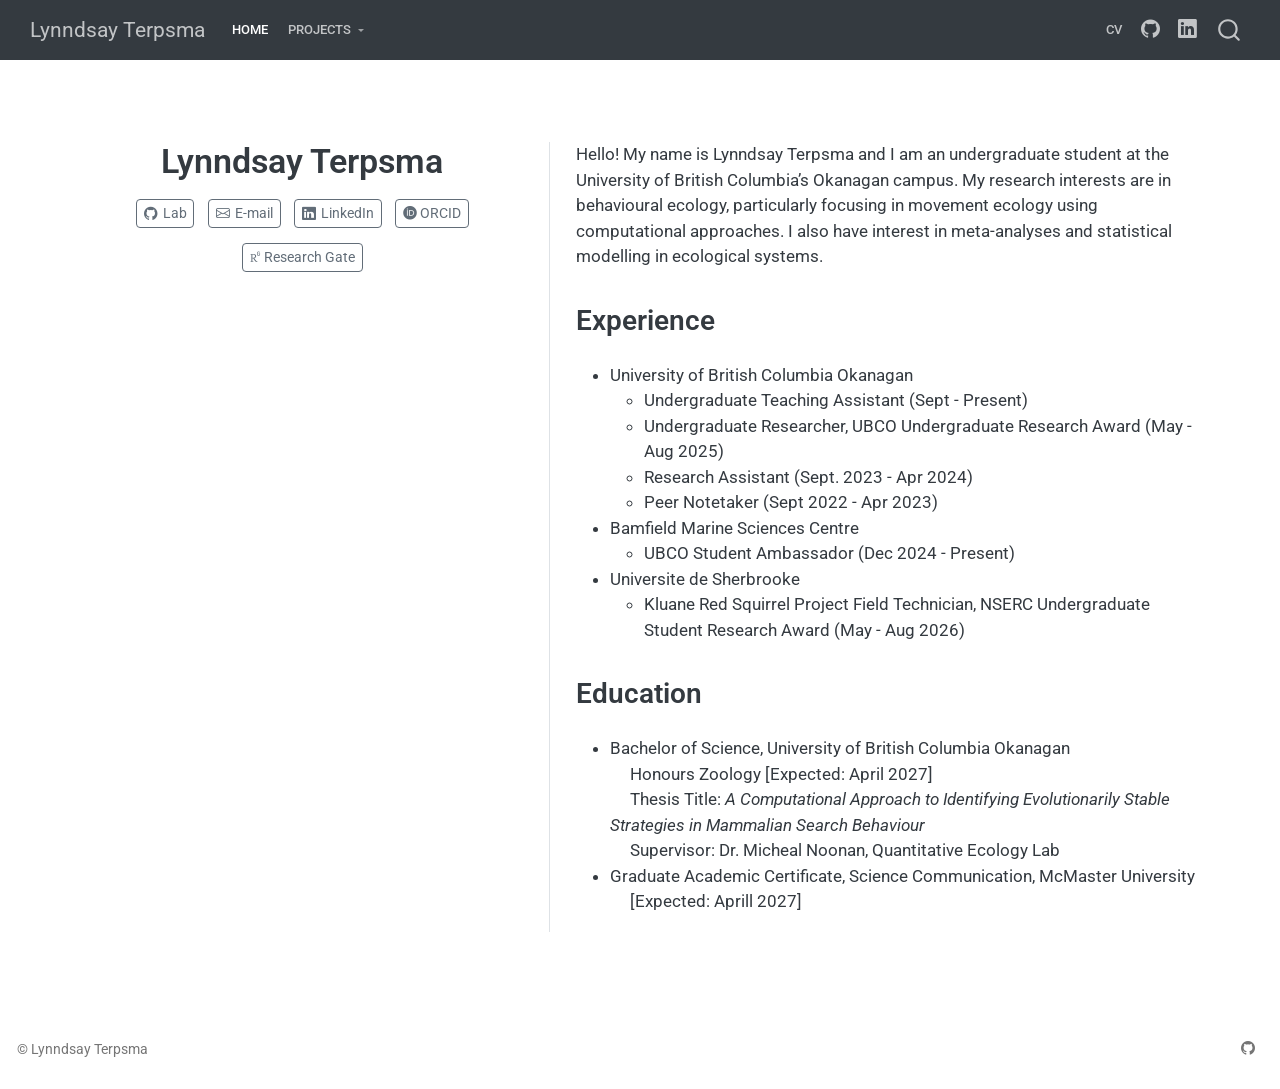
==== commit 56a42184: "Built site for gh-pages" ====
--- a/index.html
+++ b/index.html
@@ -105,7 +105,7 @@
     </a>
     <ul class="dropdown-menu" aria-labelledby="nav-menu-projects">    
         <li>
-    <a class="dropdown-item" href="https://lynndsayt.ca/fiddlilng-with-data">
+    <a class="dropdown-item" href="https://lynndsayt.ca/fiddling-with-data">
  <span class="dropdown-text">Fiddling with Data</span></a>
   </li>  
     </ul>
@@ -179,15 +179,32 @@
 <section id="experience" class="level2">
 <h2 data-anchor-id="experience">Experience</h2>
 <ul>
-<li>Researcher, Univerisity</li>
-<li>Consultant, Company</li>
-<li>Intern, Institute</li>
+<li>University of British Columbia Okanagan
+<ul>
+<li>Undergraduate Teaching Assistant (Sept - Present)</li>
+<li>Undergraduate Researcher, UBCO Undergraduate Research Award (May - Aug 2025)</li>
+<li>Research Assistant (Sept.&nbsp;2023 - Apr 2024)</li>
+<li>Peer Notetaker (Sept 2022 - Apr 2023)</li>
+</ul></li>
+<li>Bamfield Marine Sciences Centre
+<ul>
+<li>UBCO Student Ambassador (Dec 2024 - Present)</li>
+</ul></li>
+<li>Universite de Sherbrooke
+<ul>
+<li>Kluane Red Squirrel Project Field Technician, NSERC Undergraduate Student Research Award (May - Aug 2026)</li>
+</ul></li>
 </ul>
 </section>
 <section id="education" class="level2">
 <h2 data-anchor-id="education">Education</h2>
 <ul>
-<li>Bachelor of Science, University of British Columbia Okanagan &nbsp;&nbsp;&nbsp;&nbsp; Honours Zoology [Expected: April 2027] &nbsp;&nbsp;&nbsp;&nbsp; Thesis Title: <em>A Computational Approach to Identifying Evolutionarily Stable Strategies in Mammalian Search Behaviour</em> &nbsp;&nbsp;&nbsp;&nbsp; Supervisor: Dr.&nbsp;Micheal Noonan, Quantitative Ecology Lab</li>
+<li>Bachelor of Science, University of British Columbia Okanagan<br>
+&nbsp;&nbsp;&nbsp;&nbsp; Honours Zoology [Expected: April 2027]<br>
+&nbsp;&nbsp;&nbsp;&nbsp; Thesis Title: <em>A Computational Approach to Identifying Evolutionarily Stable Strategies in Mammalian Search Behaviour</em><br>
+&nbsp;&nbsp;&nbsp;&nbsp; Supervisor: Dr.&nbsp;Micheal Noonan, Quantitative Ecology Lab</li>
+<li>Graduate Academic Certificate, Science Communication, McMaster University<br>
+&nbsp;&nbsp;&nbsp;&nbsp; [Expected: Aprill 2027]</li>
 </ul>
 </section>
 </div></div>
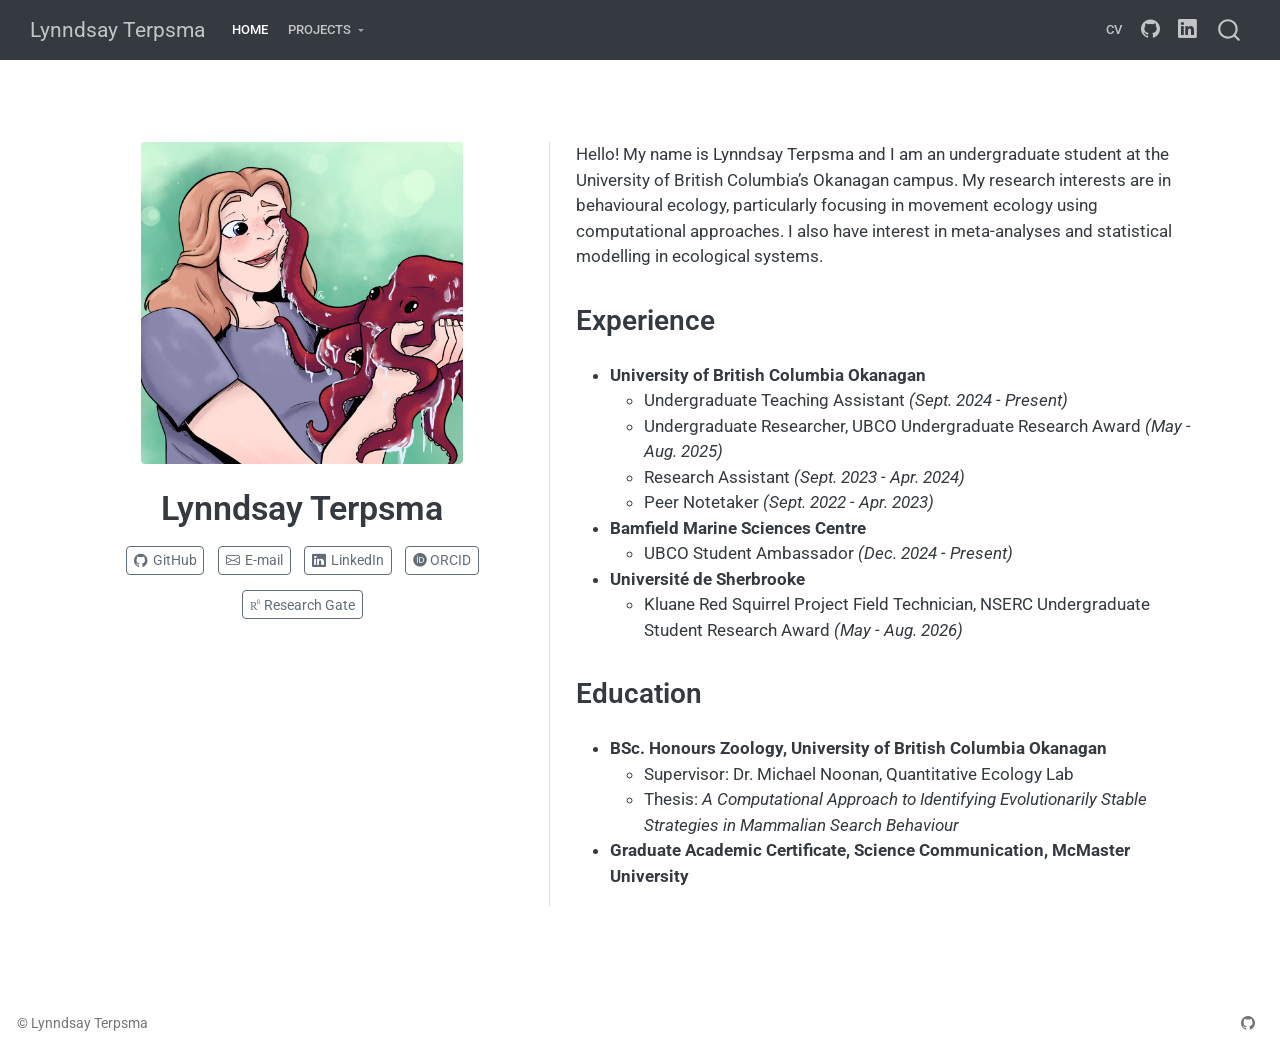
==== commit 68a2688e: "Built site for gh-pages" ====
--- a/index.html
+++ b/index.html
@@ -146,6 +146,8 @@
 
 <div class="quarto-about-trestles column-page">
   <div class="about-entity">
+    <img src="files/images/profile-pic.png" class="about-image
+  rounded " style="width: 70%;">
 <header id="title-block-header" class="quarto-title-block default">
 <div class="quarto-title">
 <h1 class="title">Lynndsay Terpsma</h1>
@@ -156,7 +158,7 @@
     <div class="about-links">
   <a href="https://www.github.com" class="about-link" rel="" target="_blank">
     <i class="bi bi-github"></i>
-     <span class="about-link-text">Lab</span>
+     <span class="about-link-text">GitHub</span>
   </a>
   <a href="mailto:lterpsma@student.ubc.ca" class="about-link" rel="" target="">
     <i class="bi bi-envelope"></i>
@@ -179,32 +181,34 @@
 <section id="experience" class="level2">
 <h2 data-anchor-id="experience">Experience</h2>
 <ul>
-<li>University of British Columbia Okanagan
+<li><strong>University of British Columbia Okanagan</strong>
 <ul>
-<li>Undergraduate Teaching Assistant (Sept - Present)</li>
-<li>Undergraduate Researcher, UBCO Undergraduate Research Award (May - Aug 2025)</li>
-<li>Research Assistant (Sept.&nbsp;2023 - Apr 2024)</li>
-<li>Peer Notetaker (Sept 2022 - Apr 2023)</li>
+<li>Undergraduate Teaching Assistant <em>(Sept.&nbsp;2024 - Present)</em></li>
+<li>Undergraduate Researcher, UBCO Undergraduate Research Award <em>(May - Aug.&nbsp;2025)</em></li>
+<li>Research Assistant <em>(Sept.&nbsp;2023 - Apr.&nbsp;2024)</em></li>
+<li>Peer Notetaker <em>(Sept.&nbsp;2022 - Apr.&nbsp;2023)</em></li>
 </ul></li>
-<li>Bamfield Marine Sciences Centre
+<li><strong>Bamfield Marine Sciences Centre</strong>
 <ul>
-<li>UBCO Student Ambassador (Dec 2024 - Present)</li>
+<li>UBCO Student Ambassador <em>(Dec.&nbsp;2024 - Present)</em></li>
 </ul></li>
-<li>Universite de Sherbrooke
+<li><strong>Université de Sherbrooke</strong>
 <ul>
-<li>Kluane Red Squirrel Project Field Technician, NSERC Undergraduate Student Research Award (May - Aug 2026)</li>
+<li>Kluane Red Squirrel Project Field Technician, NSERC Undergraduate Student Research Award <em>(May - Aug.&nbsp;2026)</em></li>
 </ul></li>
 </ul>
 </section>
 <section id="education" class="level2">
 <h2 data-anchor-id="education">Education</h2>
 <ul>
-<li>Bachelor of Science, University of British Columbia Okanagan<br>
-&nbsp;&nbsp;&nbsp;&nbsp; Honours Zoology [Expected: April 2027]<br>
-&nbsp;&nbsp;&nbsp;&nbsp; Thesis Title: <em>A Computational Approach to Identifying Evolutionarily Stable Strategies in Mammalian Search Behaviour</em><br>
-&nbsp;&nbsp;&nbsp;&nbsp; Supervisor: Dr.&nbsp;Micheal Noonan, Quantitative Ecology Lab</li>
-<li>Graduate Academic Certificate, Science Communication, McMaster University<br>
-&nbsp;&nbsp;&nbsp;&nbsp; [Expected: Aprill 2027]</li>
+<li><strong>BSc. Honours Zoology, University of British Columbia Okanagan</strong><br>
+<ul>
+<li>Supervisor: Dr.&nbsp;Michael Noonan, Quantitative Ecology Lab<br>
+</li>
+<li>Thesis: <em>A Computational Approach to Identifying Evolutionarily Stable Strategies in Mammalian Search Behaviour</em></li>
+</ul></li>
+<li><strong>Graduate Academic Certificate, Science Communication, McMaster University</strong><br>
+</li>
 </ul>
 </section>
 </div></div>
@@ -625,7 +629,7 @@
     <div class="nav-footer-right">
       <ul class="footer-items list-unstyled">
     <li class="nav-item compact">
-    <a class="nav-link" href="https://github.com/lynndsayt">
+    <a class="nav-link" href="https://github.com/lynndsayt/lynndsayt.github.io">
       <i class="bi bi-github" role="img">
 </i> 
     </a>
